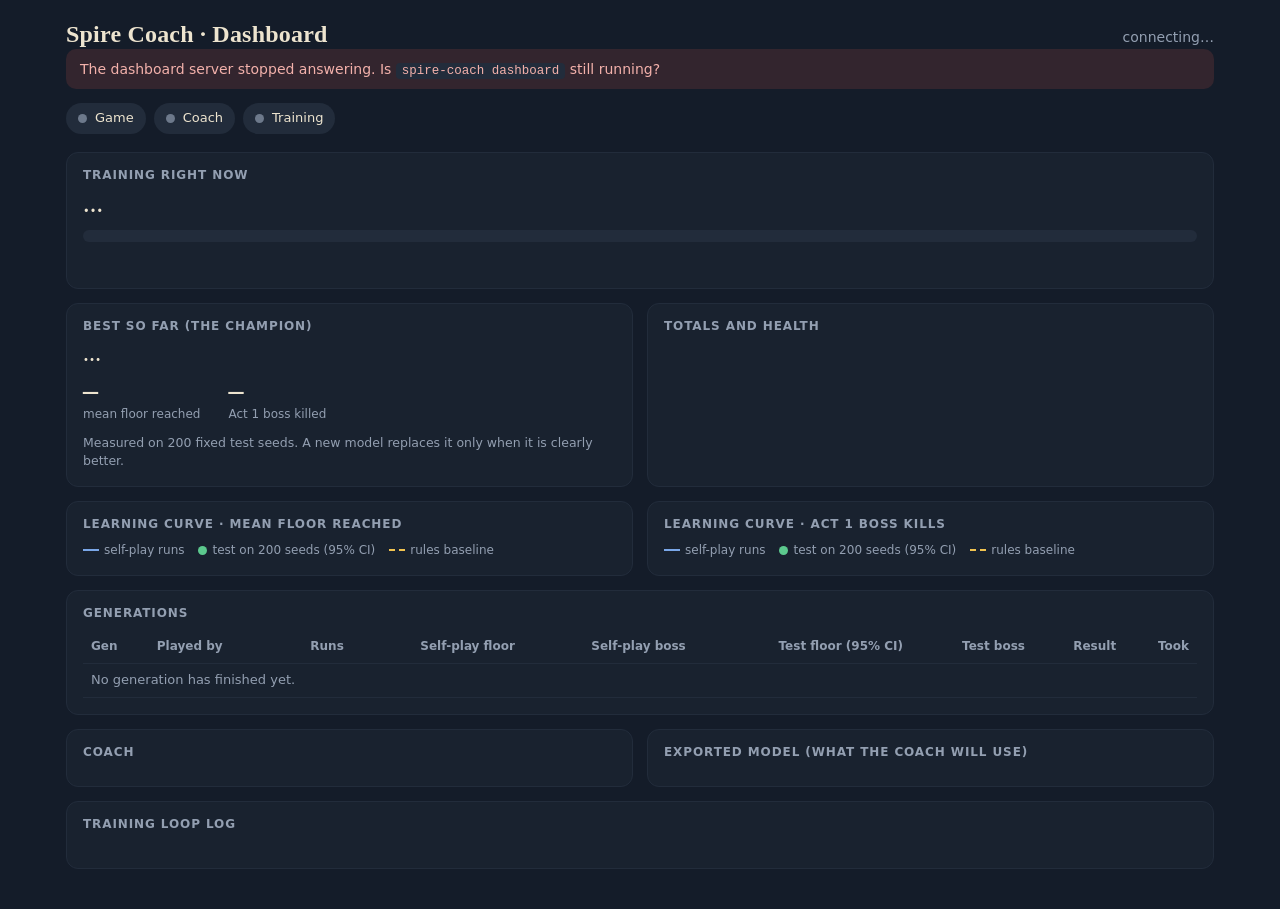
==== panel/dashboard.html @ 805435da "feat(dashboard): local page with training progress, learning curves, game and coach status" ====
<!doctype html>
<html lang="en">
<head>
<meta charset="utf-8">
<meta name="viewport" content="width=device-width, initial-scale=1">
<title>Spire Coach Dashboard</title>
<style>
  :root {
    --night: #141c29; --night-2: #19222f; --stone: #222c3b; --stone-2: #313d4f;
    --bone: #ede4cf; --ash: #939fb1; --ash-dim: #6d798b;
    --best: #5cc98e; --good: #a6cb6c; --caution: #f1c350; --mistake: #f08a3c; --danger: #e5574d;
    --self: #7aa7e8;
    --slab: Rockwell, "Rockwell Nova", "Roboto Slab", Charter, Georgia, serif;
    --sans: system-ui, -apple-system, "Segoe UI", "Helvetica Neue", Arial, sans-serif;
    --mono: ui-monospace, "SF Mono", Menlo, Consolas, monospace;
  }
  * { box-sizing: border-box; }
  body { margin: 0; background: var(--night); color: var(--bone); font: 14px/1.45 var(--sans); }
  main { max-width: 1180px; margin: 0 auto; padding: 20px 16px 40px; }
  header { display: flex; align-items: baseline; justify-content: space-between; gap: 12px; flex-wrap: wrap; }
  h1 { font: 700 24px/1.2 var(--slab); margin: 0; letter-spacing: .2px; }
  h2 { font: 600 12px/1 var(--sans); text-transform: uppercase; letter-spacing: .9px; color: var(--ash); margin: 0 0 12px; }
  .muted { color: var(--ash); } .dim { color: var(--ash-dim); }
  .chips { display: flex; gap: 8px; flex-wrap: wrap; margin: 14px 0 18px; }
  .chip { display: inline-flex; align-items: center; gap: 8px; padding: 6px 12px; border-radius: 999px;
          background: var(--stone); font-size: 13px; }
  .dot { width: 9px; height: 9px; border-radius: 50%; background: var(--ash-dim); flex: none; }
  .dot.on { background: var(--best); box-shadow: 0 0 0 3px rgba(92,201,142,.18); }
  .dot.warn { background: var(--caution); } .dot.bad { background: var(--danger); }
  .grid { display: grid; gap: 14px; grid-template-columns: repeat(12, 1fr); }
  .card { background: var(--night-2); border: 1px solid var(--stone); border-radius: 12px; padding: 16px; min-width: 0; }
  .span-12 { grid-column: span 12; } .span-8 { grid-column: span 8; } .span-6 { grid-column: span 6; } .span-4 { grid-column: span 4; }
  @media (max-width: 860px) { .span-8, .span-6, .span-4 { grid-column: span 12; } }
  .now-title { display: flex; justify-content: space-between; align-items: baseline; gap: 10px; flex-wrap: wrap; }
  .now-title .big { font: 700 20px/1.25 var(--slab); }
  .bar { height: 12px; background: var(--stone); border-radius: 6px; overflow: hidden; margin: 12px 0 6px; }
  .bar > div { height: 100%; width: 0; background: linear-gradient(90deg, #3f9f6c, var(--best)); transition: width .6s; }
  .row { display: flex; justify-content: space-between; gap: 10px; flex-wrap: wrap; font-size: 13px; }
  .steps { display: flex; gap: 6px; margin-top: 14px; flex-wrap: wrap; }
  .step { flex: 1 1 150px; padding: 8px 10px; border-radius: 8px; background: var(--stone); color: var(--ash); font-size: 12.5px; }
  .step b { display: block; color: var(--bone); font-weight: 600; font-size: 13px; }
  .step.active { background: #24473a; color: #cfeedd; outline: 1px solid var(--best); }
  .step.active b { color: #fff; }
  .step.done { opacity: .6; }
  .stat { display: grid; grid-template-columns: 1fr auto; gap: 4px 12px; font-size: 13.5px; }
  .stat .v { text-align: right; font-variant-numeric: tabular-nums; }
  .headline { font: 700 30px/1.1 var(--slab); font-variant-numeric: tabular-nums; }
  .pair { display: flex; gap: 28px; flex-wrap: wrap; margin: 6px 0 4px; }
  .pair .lbl { font-size: 12px; color: var(--ash); }
  svg { display: block; width: 100%; height: auto; }
  .legend { display: flex; gap: 14px; flex-wrap: wrap; font-size: 12px; color: var(--ash); margin-top: 8px; }
  .legend i { display: inline-block; width: 16px; height: 0; border-top: 2px solid; vertical-align: middle; margin-right: 5px; }
  .legend i.pt { width: 9px; height: 9px; border: 0; border-radius: 50%; }
  table { width: 100%; border-collapse: collapse; font-size: 13px; font-variant-numeric: tabular-nums; }
  th, td { padding: 7px 8px; text-align: right; border-bottom: 1px solid var(--stone); white-space: nowrap; }
  th:first-child, td:first-child, th:nth-child(2), td:nth-child(2) { text-align: left; }
  th { color: var(--ash); font-weight: 600; font-size: 12px; }
  .scroll { overflow-x: auto; }
  .tag { display: inline-block; padding: 2px 8px; border-radius: 999px; font-size: 12px; background: var(--stone); color: var(--ash); }
  .tag.promoted { background: rgba(92,201,142,.18); color: var(--best); }
  .tag.rolled { background: rgba(240,138,60,.18); color: var(--mistake); }
  .tag.pending { background: rgba(241,195,80,.16); color: var(--caution); }
  pre { margin: 0; max-height: 260px; overflow: auto; font: 12px/1.5 var(--mono); color: #c9c2b0; white-space: pre-wrap; word-break: break-word; }
  code { font: 12.5px var(--mono); background: var(--stone); padding: 1px 6px; border-radius: 4px; }
  a { color: var(--best); }
  .move { font: 700 18px/1.3 var(--slab); margin: 4px 0; }
  .banner { display: none; margin: 0 0 14px; padding: 10px 14px; border-radius: 10px; background: rgba(229,87,77,.15); color: #f3b1ab; }
  .explain { font-size: 12.5px; color: var(--ash); margin-top: 10px; }
</style>
</head>
<body>
<main>
  <header>
    <h1>Spire Coach · Dashboard</h1>
    <span class="muted" id="updated">connecting…</span>
  </header>
  <div class="banner" id="banner">The dashboard server stopped answering. Is <code>spire-coach dashboard</code> still running?</div>
  <div class="chips">
    <span class="chip"><span class="dot" id="dot-game"></span><span id="chip-game">Game</span></span>
    <span class="chip"><span class="dot" id="dot-coach"></span><span id="chip-coach">Coach</span></span>
    <span class="chip"><span class="dot" id="dot-train"></span><span id="chip-train">Training</span></span>
  </div>

  <div class="grid">
    <section class="card span-12" id="now-card">
      <h2>Training right now</h2>
      <div class="now-title"><span class="big" id="now-title">…</span><span class="muted" id="now-rate"></span></div>
      <div class="bar"><div id="now-bar"></div></div>
      <div class="row"><span id="now-count"></span><span class="muted" id="now-eta"></span></div>
      <div class="steps" id="steps"></div>
      <div class="explain" id="now-who"></div>
    </section>

    <section class="card span-6">
      <h2>Best so far (the champion)</h2>
      <div class="move" id="champ-name">…</div>
      <div class="pair">
        <div><div class="headline" id="champ-floor">–</div><div class="lbl" id="champ-floor-ci">mean floor reached</div></div>
        <div><div class="headline" id="champ-boss">–</div><div class="lbl" id="champ-boss-ci">Act 1 boss killed</div></div>
      </div>
      <div class="explain" id="champ-note">Measured on 200 fixed test seeds. A new model replaces it only when it is clearly better.</div>
    </section>

    <section class="card span-6">
      <h2>Totals and health</h2>
      <div class="stat" id="totals"></div>
    </section>

    <section class="card span-6">
      <h2>Learning curve · mean floor reached</h2>
      <div id="chart-floor"></div>
      <div class="legend">
        <span><i style="border-color:var(--self)"></i>self-play runs</span>
        <span><i class="pt" style="background:var(--best)"></i>test on 200 seeds (95% CI)</span>
        <span><i style="border-color:var(--caution);border-top-style:dashed"></i>rules baseline</span>
      </div>
    </section>

    <section class="card span-6">
      <h2>Learning curve · Act 1 boss kills</h2>
      <div id="chart-boss"></div>
      <div class="legend">
        <span><i style="border-color:var(--self)"></i>self-play runs</span>
        <span><i class="pt" style="background:var(--best)"></i>test on 200 seeds (95% CI)</span>
        <span><i style="border-color:var(--caution);border-top-style:dashed"></i>rules baseline</span>
      </div>
    </section>

    <section class="card span-12">
      <h2>Generations</h2>
      <div class="scroll"><table>
        <thead><tr><th>Gen</th><th>Played by</th><th>Runs</th><th>Self-play floor</th><th>Self-play boss</th><th>Test floor (95% CI)</th><th>Test boss</th><th>Result</th><th>Took</th></tr></thead>
        <tbody id="gens"><tr><td colspan="9" class="muted">No generation has finished yet.</td></tr></tbody>
      </table></div>
    </section>

    <section class="card span-6">
      <h2>Coach</h2>
      <div id="coach"></div>
    </section>

    <section class="card span-6">
      <h2>Exported model (what the coach will use)</h2>
      <div id="model"></div>
    </section>

    <section class="card span-12">
      <h2>Training loop log</h2>
      <pre id="log"></pre>
      <div class="explain" id="log-where"></div>
    </section>
  </div>
</main>
<script>
"use strict";
const $ = (id) => document.getElementById(id);
const esc = (s) => String(s ?? "").replace(/[&<>"']/g, (c) => ({"&":"&amp;","<":"&lt;",">":"&gt;",'"':"&quot;","'":"&#39;"}[c]));
const num = (x) => typeof x === "number" && isFinite(x);
const f1 = (x) => num(x) ? x.toFixed(1) : "–";
const f2 = (x) => num(x) ? x.toFixed(2) : "–";
const pct = (x) => num(x) ? (100 * x).toFixed(1) + "%" : "–";
const int = (x) => num(x) ? Math.round(x).toLocaleString() : "–";
const count = (o) => o && typeof o === "object" ? Object.keys(o).length : 0;
const total = (o) => o && typeof o === "object" ? Object.values(o).reduce((a, b) => a + (num(b) ? b : 0), 0) : 0;
const clock = (ms) => new Date(ms).toLocaleTimeString([], {hour: "2-digit", minute: "2-digit"});
const dur = (s) => !num(s) ? "–" : s < 90 ? Math.round(s) + " s" : s < 5400 ? Math.round(s / 60) + " min" : (s / 3600).toFixed(1) + " h";
const ago = (ms) => { const s = Math.max(0, Math.round((Date.now() - ms) / 1000)); return s < 60 ? s + " s ago" : s < 3600 ? Math.round(s / 60) + " min ago" : (s / 3600).toFixed(1) + " h ago"; };

const PHASES = [
  ["generating", "1 · Play", "self-play runs in the simulator"],
  ["training", "2 · Learn", "fit the model on the runs"],
  ["evaluating", "3 · Test", "play the 200 fixed test seeds"],
  ["promoting", "4 · Decide", "keep it only if clearly better"],
];
const PHASE_TITLE = {generating: "playing runs", training: "training the model", evaluating: "testing on the 200 seeds",
  promoting: "deciding whether to keep it", idle: "idle", done: "finished", stopped: "stopped"};

let lastFetch = 0, lastData = null;

function setDot(id, state) { const d = $(id); d.className = "dot" + (state ? " " + state : ""); }

function renderChips(d) {
  const g = d.game || {}, c = d.coach || {}, t = d.training || {};
  setDot("dot-game", g.running ? "on" : "");
  $("chip-game").textContent = g.running ? `Game: running${g.profile != null ? " · profile " + g.profile : ""}` : "Game: not running";
  setDot("dot-coach", c.running ? "on" : "");
  $("chip-coach").textContent = c.running ? "Coach: " + ((c.state || {}).status_text || "running") : "Coach: off";
  if (!t.found) { setDot("dot-train", "bad"); $("chip-train").textContent = "Training: no job found"; return; }
  const s = t.status || {};
  const ok = t.running && s.phase !== "stopped";
  setDot("dot-train", ok ? "on" : s.phase === "done" ? "" : "warn");
  $("chip-train").textContent = ok ? `Training: generation ${s.generation} · ${PHASE_TITLE[s.phase] || s.phase}` : `Training: ${t.running ? PHASE_TITLE[s.phase] || s.phase : "loop not running"}`;
}

function lastPlayingLine(log) {
  for (let i = log.length - 1; i >= 0; i--) {
    const m = /gen (\d+): playing (\d+) runs with (.*)$/.exec(log[i]);
    if (m) return {gen: +m[1], runs: +m[2], policy: m[3]};
  }
  return null;
}

function describePolicy(text) {
  if (!text) return "";
  const kind = /'kind': '([^']+)'/.exec(text), eps = /'eps': ([0-9.]+)/.exec(text), gen = /'generation': (\d+)/.exec(text);
  if (kind && kind[1] === "rules") return `the hand-written rules${eps ? `, with ${Math.round(100 * +eps[1])}% random choices to explore` : ""}`;
  if (gen) return `the generation ${gen[1]} model${eps ? `, with ${Math.round(100 * +eps[1])}% random choices` : ""}`;
  return text;
}

function renderNow(t) {
  if (!t.found) {
    $("now-title").textContent = "No training job found";
    $("now-who").innerHTML = `Looked in <code>${esc(t.root)}</code>. Start the loop, or point the dashboard at it with <code>--training-root</code>.`;
    return;
  }
  const s = t.status || {}, per = t.runs_per_generation || 0, done = s.runs_this_generation || 0, rate = s.runs_per_hour;
  $("now-title").textContent = `Generation ${s.generation} · ${PHASE_TITLE[s.phase] || s.phase}${t.running ? "" : " (loop not running)"}`;
  $("now-rate").textContent = num(rate) ? `${int(rate)} runs/hour` : "";
  const playing = s.phase === "generating";
  $("now-bar").style.width = (per ? Math.min(100, 100 * (playing ? done / per : 1)) : 0) + "%";
  $("now-count").textContent = playing ? `${int(done)} of ${int(per)} runs played` : `${int(per)} runs played`;
  $("now-eta").textContent = playing && num(rate) && rate > 0 && per > done ? `self-play done around ${clock(Date.now() + 3600e3 * (per - done) / rate)}` : "";
  const at = PHASES.findIndex((p) => p[0] === s.phase);
  $("steps").innerHTML = PHASES.map((p, i) => `<div class="step${i === at ? " active" : i < at ? " done" : ""}"><b>${p[1]}</b>${p[2]}</div>`).join("");
  const play = lastPlayingLine(t.log || []);
  const beat = s.last_update ? Date.parse(s.last_update) : NaN;
  $("now-who").textContent = (play && play.gen === s.generation ? `This generation is played by ${describePolicy(play.policy)}. ` : "") +
    (isFinite(beat) ? `Last status update ${ago(beat)}.` : "");
}

function renderChampion(t) {
  const s = t.status || {}, ch = s.champion || {}, e = ch.eval || {};
  $("champ-name").textContent = !t.found ? "–" : ch.generation == null ? "The hand-written rules (baseline)" : `The generation ${ch.generation} model`;
  $("champ-floor").textContent = f1(e.mean_floor);
  $("champ-floor-ci").textContent = e.ci95 ? `mean floor reached · 95% CI ${f1(e.ci95[0])}–${f1(e.ci95[1])}` : "mean floor reached";
  $("champ-boss").textContent = pct(e.boss_kill_rate);
  $("champ-boss-ci").textContent = e.wilson95 ? `Act 1 boss killed · 95% CI ${pct(e.wilson95[0])}–${pct(e.wilson95[1])}` : "Act 1 boss killed";
  const asc = s.ascension != null ? `Ascension ${s.ascension}${s.ascension_stands_in_for ? ` (standing in for ${s.ascension_stands_in_for})` : ""}` : "";
  $("champ-note").textContent = `Measured on ${e.n || 200} fixed test seeds${asc ? ", " + asc : ""}. A new model replaces it only when it is clearly better. The floor counts to 17 in Act 1; 18 means the boss died.`;
}

function renderTotals(t) {
  if (!t.found) { $("totals").innerHTML = ""; return; }
  const s = t.status || {}, gens = t.generations || [];
  const retries = gens.reduce((a, g) => a + (g.retries || 0), 0);
  const rows = [
    ["Runs played in total", int(s.games_played_total)],
    ["Generations finished", int(gens.filter((g) => g.result).length)],
    ["Models promoted", int(gens.filter((g) => g.result === "promoted").length)],
    ["Simulator speed", num(s.runs_per_hour) ? int(s.runs_per_hour) + " runs/h" : "–"],
    ["Fight budget", s.combat_budget || "–"],
    ["Worker restarts", int(s.worker_restarts || 0)],
    ["Crashed runs retried", int(retries)],
    ["Seeds set aside (crashed twice)", int(count(s.quarantined_seeds))],
    ["Screens the policy did not know", int(total(s.unknown_decisions))],
    ["Loop process", t.running ? `running (pid ${t.pid})` : t.pid ? `not running (pid ${t.pid})` : "not running"],
  ];
  $("totals").innerHTML = rows.map(([k, v]) => `<span class="muted">${esc(k)}</span><span class="v">${esc(v)}</span>`).join("");
}

function chart(el, opts) {
  const W = 560, H = 250, L = 44, R = 14, T = 12, B = 30;
  const gens = opts.points.map((p) => p.gen);
  const maxGen = Math.max(4, ...gens, opts.currentGen || 0);
  const vals = [];
  opts.points.forEach((p) => { [p.self, p.test, p.lo, p.hi].forEach((v) => num(v) && vals.push(v)); });
  const b = opts.baseline;
  if (b) [b.mean, b.lo, b.hi].forEach((v) => num(v) && vals.push(v));
  let lo = vals.length ? Math.min(...vals) : opts.min, hi = vals.length ? Math.max(...vals) : opts.max;
  const pad = Math.max((hi - lo) * 0.15, opts.minPad);
  lo = Math.max(opts.floorMin, lo - pad); hi = Math.min(opts.floorMax, hi + pad);
  if (hi - lo < opts.minPad * 2) { hi = Math.min(opts.floorMax, lo + opts.minPad * 2); }
  const x = (g) => L + (W - L - R) * (g / maxGen), y = (v) => T + (H - T - B) * (1 - (v - lo) / (hi - lo));
  let s = `<svg viewBox="0 0 ${W} ${H}" role="img" aria-label="${esc(opts.label)}">`;
  const ticks = 5;
  for (let i = 0; i <= ticks; i++) {
    const v = lo + (hi - lo) * i / ticks, yy = y(v);
    s += `<line x1="${L}" x2="${W - R}" y1="${yy}" y2="${yy}" stroke="#222c3b"/>`;
    s += `<text x="${L - 7}" y="${yy + 4}" fill="#6d798b" font-size="11" text-anchor="end">${opts.fmt(v)}</text>`;
  }
  const step = maxGen > 24 ? Math.ceil(maxGen / 12) : 1;
  for (let g = 0; g <= maxGen; g += step) s += `<text x="${x(g)}" y="${H - 10}" fill="#6d798b" font-size="11" text-anchor="middle">${g}</text>`;
  s += `<text x="${W - R}" y="${H - 10}" fill="#6d798b" font-size="11" text-anchor="end" dy="-14">generation</text>`;
  if (b && num(b.mean)) {
    if (num(b.lo) && num(b.hi)) s += `<rect x="${L}" width="${W - L - R}" y="${y(b.hi)}" height="${Math.max(1, y(b.lo) - y(b.hi))}" fill="rgba(241,195,80,.08)"/>`;
    s += `<line x1="${L}" x2="${W - R}" y1="${y(b.mean)}" y2="${y(b.mean)}" stroke="#f1c350" stroke-width="1.5" stroke-dasharray="6 5"/>`;
  }
  const self = opts.points.filter((p) => num(p.self));
  if (self.length > 1) s += `<polyline fill="none" stroke="#7aa7e8" stroke-width="2" points="${self.map((p) => `${x(p.gen)},${y(p.self)}`).join(" ")}"/>`;
  self.forEach((p) => { s += `<circle cx="${x(p.gen)}" cy="${y(p.self)}" r="3" fill="#7aa7e8"/>`; });
  opts.points.filter((p) => num(p.test)).forEach((p) => {
    const color = p.result === "promoted" ? "#5cc98e" : p.result === "rolled back" ? "#f08a3c" : p.result ? "#939fb1" : "#f1c350";
    if (num(p.lo) && num(p.hi)) s += `<line x1="${x(p.gen)}" x2="${x(p.gen)}" y1="${y(p.hi)}" y2="${y(p.lo)}" stroke="${color}" stroke-width="2" opacity=".7"/>`;
    s += `<circle cx="${x(p.gen)}" cy="${y(p.test)}" r="5.5" fill="${color}" stroke="#19222f" stroke-width="2"><title>generation ${p.gen}: ${opts.fmt(p.test)} (${p.result || "deciding"})</title></circle>`;
  });
  if (!opts.points.some((p) => num(p.test) || num(p.self))) {
    s += `<text x="${(L + W - R) / 2}" y="${T + 26}" fill="#939fb1" font-size="13" text-anchor="middle">The first points appear when generation 0 has finished.</text>`;
  }
  el.innerHTML = s + "</svg>";
}

function renderCharts(t) {
  const gens = t.generations || [], b = t.baseline;
  const cur = (t.status || {}).generation || 0;
  chart($("chart-floor"), {
    label: "mean floor by generation", fmt: (v) => v.toFixed(1), min: 10, max: 16, minPad: 0.6, floorMin: 1, floorMax: 18, currentGen: cur,
    baseline: b ? {mean: b.mean_floor, lo: (b.ci95 || [])[0], hi: (b.ci95 || [])[1]} : null,
    points: gens.map((g) => ({gen: g.generation, self: (g.selfplay || {}).mean_floor, test: (g.eval || {}).mean_floor,
      lo: ((g.eval || {}).ci95 || [])[0], hi: ((g.eval || {}).ci95 || [])[1], result: g.result})),
  });
  chart($("chart-boss"), {
    label: "boss kill rate by generation", fmt: (v) => (100 * v).toFixed(0) + "%", min: 0, max: 0.2, minPad: 0.03, floorMin: 0, floorMax: 1, currentGen: cur,
    baseline: b ? {mean: b.boss_kill_rate, lo: (b.wilson95 || [])[0], hi: (b.wilson95 || [])[1]} : null,
    points: gens.map((g) => ({gen: g.generation, self: (g.selfplay || {}).boss_kill_rate, test: (g.eval || {}).boss_kill_rate,
      lo: ((g.eval || {}).wilson95 || [])[0], hi: ((g.eval || {}).wilson95 || [])[1], result: g.result})),
  });
}

function renderGenerations(t) {
  const gens = (t.generations || []).filter((g) => g.selfplay || g.eval || g.result).slice().reverse();
  if (!gens.length) { $("gens").innerHTML = `<tr><td colspan="9" class="muted">No generation has finished yet.</td></tr>`; return; }
  $("gens").innerHTML = gens.map((g) => {
    const sp = g.selfplay || {}, ev = g.eval || {};
    const by = sp.played_by == null ? (g.selfplay ? "rules" : "–") : `gen ${sp.played_by} model`;
    const tag = g.result === "promoted" ? `<span class="tag promoted">promoted</span>` : g.result === "rolled back" ? `<span class="tag rolled">rolled back</span>`
      : g.result ? `<span class="tag">not promoted</span>` : `<span class="tag pending">in progress</span>`;
    const ci = ev.ci95 ? ` <span class="dim">(${f1(ev.ci95[0])}–${f1(ev.ci95[1])})</span>` : "";
    return `<tr><td>${g.generation}</td><td>${esc(by)}</td><td>${int(sp.runs)}</td><td>${f2(sp.mean_floor)}</td><td>${pct(sp.boss_kill_rate)}</td>` +
      `<td>${f2(ev.mean_floor)}${ci}</td><td>${pct(ev.boss_kill_rate)}</td><td>${tag}</td><td>${dur(sp.seconds)}</td></tr>`;
  }).join("");
}

function renderCoach(c) {
  if (!c.running) {
    $("coach").innerHTML = `<div class="muted">Not running. With the game open, start it with <code>uv run spire-coach coach</code> in <code>~/Documents/git/spire-coach</code>.</div>`;
    return;
  }
  const st = c.state || {}, rec = st.recommendation, g = st.last_grade, run = st.run || {};
  let h = `<div class="muted">${esc(st.status_text || st.status)}${run.floor != null ? ` · Act ${esc(run.act)}, floor ${esc(run.floor)}` : ""}</div>`;
  if (rec && rec.best) {
    h += `<div class="move">${esc(rec.best.label)}</div><div class="muted">expected HP loss ${f1(rec.expected_hp_loss)} · death risk ${pct(rec.p_death)}</div>`;
  }
  if (g) h += `<div style="margin-top:8px">Your last move: <b>${esc((g.played || {}).label)}</b> · ${esc(g.label)}</div>`;
  h += `<div style="margin-top:10px"><a href="${esc(c.panel_url)}" target="_blank" rel="noopener">Open the coach panel</a></div>`;
  $("coach").innerHTML = h;
}

function renderModel(m) {
  if (!m) {
    $("model").innerHTML = `<div class="muted">No model exported yet. Until a generation beats the rules on the test seeds, there is nothing better to export.</div>`;
    return;
  }
  const e = m.eval || {};
  $("model").innerHTML = `<div class="move">Generation ${esc(m.generation)} model</div>
    <div class="stat">
      <span class="muted">Test mean floor</span><span class="v">${f2(e.mean_floor)}</span>
      <span class="muted">Test boss kills</span><span class="v">${pct(e.boss_kill_rate)}</span>
      <span class="muted">Self-play boss kills</span><span class="v">${pct(m.selfplay_boss_kill_rate)}</span>
      <span class="muted">Ascension</span><span class="v">${esc(m.ascension)}${m.ascension_stands_in_for ? " (for " + esc(m.ascension_stands_in_for) + ")" : ""}</span>
      <span class="muted">Exported</span><span class="v">${esc(m.exported ? new Date(m.exported).toLocaleString() : "–")}</span>
    </div>`;
}

function renderLog(t) {
  const pre = $("log"), atBottom = pre.scrollTop + pre.clientHeight >= pre.scrollHeight - 8;
  pre.textContent = (t.log || []).join("\n") || "(no log yet)";
  if (atBottom) pre.scrollTop = pre.scrollHeight;
  $("log-where").innerHTML = t.root ? `Job folder: <code>${esc(t.root)}</code>` : "";
}

function render(d) {
  lastData = d;
  const t = d.training || {};
  renderChips(d); renderNow(t); renderChampion(t); renderTotals(t); renderCharts(t); renderGenerations(t);
  renderCoach(d.coach || {}); renderModel(d.model); renderLog(t);
}

async function tick() {
  try {
    const r = await fetch("/api/dashboard", {cache: "no-store"});
    if (!r.ok) throw new Error("HTTP " + r.status);
    render(await r.json());
    lastFetch = Date.now();
    $("banner").style.display = "none";
  } catch (e) {
    $("banner").style.display = "block";
  }
}

setInterval(() => { if (lastFetch) $("updated").textContent = "updated " + ago(lastFetch); }, 1000);
setInterval(tick, 3000);
tick();
</script>
</body>
</html>
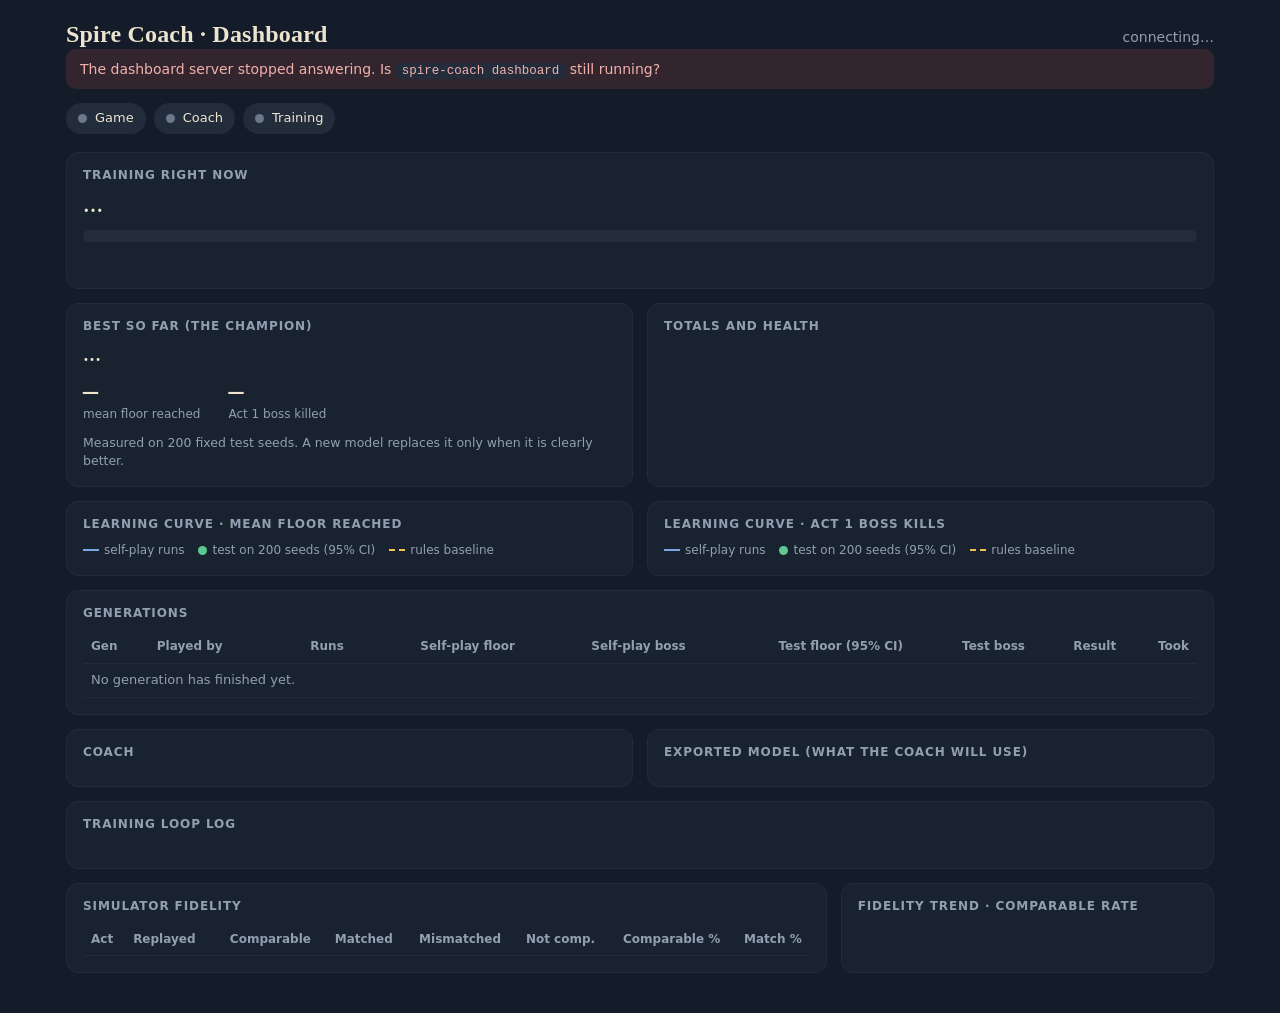
==== commit 9929bc75: "feat(fidelity): the A1 scoreboard command and its dashboard section coach.fidelity_scoreboard is the" ====
--- a/panel/dashboard.html
+++ b/panel/dashboard.html
@@ -117,7 +117,7 @@
     </section>
 
     <section class="card span-6">
-      <h2>Learning curve · Act 1 boss kills</h2>
+      <h2 id="boss-title">Learning curve · Act 1 boss kills</h2>
       <div id="chart-boss"></div>
       <div class="legend">
         <span><i style="border-color:var(--self)"></i>self-play runs</span>
@@ -129,7 +129,7 @@
     <section class="card span-12">
       <h2>Generations</h2>
       <div class="scroll"><table>
-        <thead><tr><th>Gen</th><th>Played by</th><th>Runs</th><th>Self-play floor</th><th>Self-play boss</th><th>Test floor (95% CI)</th><th>Test boss</th><th>Result</th><th>Took</th></tr></thead>
+        <thead><tr><th>Gen</th><th>Played by</th><th>Runs</th><th>Self-play floor</th><th id="th-sp">Self-play boss</th><th>Test floor (95% CI)</th><th id="th-test">Test boss</th><th>Result</th><th>Took</th></tr></thead>
         <tbody id="gens"><tr><td colspan="9" class="muted">No generation has finished yet.</td></tr></tbody>
       </table></div>
     </section>
@@ -148,6 +148,21 @@
       <h2>Training loop log</h2>
       <pre id="log"></pre>
       <div class="explain" id="log-where"></div>
+    </section>
+
+    <section class="card span-8" id="fidelity-card">
+      <h2>Simulator fidelity</h2>
+      <div class="explain" id="fidelity-meta"></div>
+      <div class="scroll"><table>
+        <thead><tr><th>Act</th><th>Replayed</th><th>Comparable</th><th>Matched</th><th>Mismatched</th><th>Not comp.</th><th>Comparable %</th><th>Match %</th></tr></thead>
+        <tbody id="fidelity-table"></tbody>
+      </table></div>
+    </section>
+
+    <section class="card span-4">
+      <h2>Fidelity trend · comparable rate</h2>
+      <div id="fidelity-chart"></div>
+      <div class="legend" id="fidelity-legend"></div>
     </section>
   </div>
 </main>
@@ -166,6 +181,9 @@
 const dur = (s) => !num(s) ? "–" : s < 90 ? Math.round(s) + " s" : s < 5400 ? Math.round(s / 60) + " min" : (s / 3600).toFixed(1) + " h";
 const ago = (ms) => { const s = Math.max(0, Math.round((Date.now() - ms) / 1000)); return s < 60 ? s + " s ago" : s < 3600 ? Math.round(s / 60) + " min ago" : (s / 3600).toFixed(1) + " h ago"; };
 
+const WIN = (t) => (t.generations || []).some((g) => (g.selfplay || {}).win_rate != null || (g.eval || {}).win_rate != null)
+  || ((t.status || {}).champion || {}).eval?.win_rate != null;
+const second = (t) => WIN(t) ? {key: "win_rate", ci: "win_wilson95", label: "runs won"} : {key: "boss_kill_rate", ci: "wilson95", label: "Act 1 boss killed"};
 const PHASES = [
   ["generating", "1 · Play", "self-play runs in the simulator"],
   ["training", "2 · Learn", "fit the model on the runs"],
@@ -234,10 +252,11 @@
   $("champ-name").textContent = !t.found ? "–" : ch.generation == null ? "The hand-written rules (baseline)" : `The generation ${ch.generation} model`;
   $("champ-floor").textContent = f1(e.mean_floor);
   $("champ-floor-ci").textContent = e.ci95 ? `mean floor reached · 95% CI ${f1(e.ci95[0])}–${f1(e.ci95[1])}` : "mean floor reached";
-  $("champ-boss").textContent = pct(e.boss_kill_rate);
-  $("champ-boss-ci").textContent = e.wilson95 ? `Act 1 boss killed · 95% CI ${pct(e.wilson95[0])}–${pct(e.wilson95[1])}` : "Act 1 boss killed";
+  const m = second(t);
+  $("champ-boss").textContent = pct(e[m.key]);
+  $("champ-boss-ci").textContent = e[m.ci] ? `${m.label} · 95% CI ${pct(e[m.ci][0])}–${pct(e[m.ci][1])}` : m.label;
   const asc = s.ascension != null ? `Ascension ${s.ascension}${s.ascension_stands_in_for ? ` (standing in for ${s.ascension_stands_in_for})` : ""}` : "";
-  $("champ-note").textContent = `Measured on ${e.n || 200} fixed test seeds${asc ? ", " + asc : ""}. A new model replaces it only when it is clearly better. The floor counts to 17 in Act 1; 18 means the boss died.`;
+  $("champ-note").textContent = `Measured on ${e.n || 200} fixed test seeds${asc ? ", " + asc : ""}. A new model replaces it only when it is clearly better.${WIN(t) ? " Floors count on through all three acts." : " The floor counts to 17 in Act 1; 18 means the boss died."}`;
 }
 
 function renderTotals(t) {
@@ -304,30 +323,33 @@
   const gens = t.generations || [], b = t.baseline;
   const cur = (t.status || {}).generation || 0;
   chart($("chart-floor"), {
-    label: "mean floor by generation", fmt: (v) => v.toFixed(1), min: 10, max: 16, minPad: 0.6, floorMin: 1, floorMax: 18, currentGen: cur,
+    label: "mean floor by generation", fmt: (v) => v.toFixed(1), min: 10, max: 16, minPad: 0.6, floorMin: 1, floorMax: 60, currentGen: cur,
     baseline: b ? {mean: b.mean_floor, lo: (b.ci95 || [])[0], hi: (b.ci95 || [])[1]} : null,
     points: gens.map((g) => ({gen: g.generation, self: (g.selfplay || {}).mean_floor, test: (g.eval || {}).mean_floor,
       lo: ((g.eval || {}).ci95 || [])[0], hi: ((g.eval || {}).ci95 || [])[1], result: g.result})),
   });
+  const m = second(t);
+  $("boss-title").textContent = "Learning curve · " + m.label;
   chart($("chart-boss"), {
-    label: "boss kill rate by generation", fmt: (v) => (100 * v).toFixed(0) + "%", min: 0, max: 0.2, minPad: 0.03, floorMin: 0, floorMax: 1, currentGen: cur,
-    baseline: b ? {mean: b.boss_kill_rate, lo: (b.wilson95 || [])[0], hi: (b.wilson95 || [])[1]} : null,
-    points: gens.map((g) => ({gen: g.generation, self: (g.selfplay || {}).boss_kill_rate, test: (g.eval || {}).boss_kill_rate,
-      lo: ((g.eval || {}).wilson95 || [])[0], hi: ((g.eval || {}).wilson95 || [])[1], result: g.result})),
+    label: m.label + " by generation", fmt: (v) => (100 * v).toFixed(0) + "%", min: 0, max: 0.2, minPad: 0.03, floorMin: 0, floorMax: 1, currentGen: cur,
+    baseline: b ? {mean: b[m.key], lo: (b[m.ci] || [])[0], hi: (b[m.ci] || [])[1]} : null,
+    points: gens.map((g) => ({gen: g.generation, self: (g.selfplay || {})[m.key], test: (g.eval || {})[m.key],
+      lo: ((g.eval || {})[m.ci] || [])[0], hi: ((g.eval || {})[m.ci] || [])[1], result: g.result})),
   });
 }
 
 function renderGenerations(t) {
   const gens = (t.generations || []).filter((g) => g.selfplay || g.eval || g.result).slice().reverse();
+  const w = WIN(t) ? "won" : "boss"; $("th-sp").textContent = "Self-play " + w; $("th-test").textContent = "Test " + w;
   if (!gens.length) { $("gens").innerHTML = `<tr><td colspan="9" class="muted">No generation has finished yet.</td></tr>`; return; }
   $("gens").innerHTML = gens.map((g) => {
-    const sp = g.selfplay || {}, ev = g.eval || {};
+    const sp = g.selfplay || {}, ev = g.eval || {}, k = second(t).key;
     const by = sp.played_by == null ? (g.selfplay ? "rules" : "–") : `gen ${sp.played_by} model`;
     const tag = g.result === "promoted" ? `<span class="tag promoted">promoted</span>` : g.result === "rolled back" ? `<span class="tag rolled">rolled back</span>`
       : g.result ? `<span class="tag">not promoted</span>` : `<span class="tag pending">in progress</span>`;
     const ci = ev.ci95 ? ` <span class="dim">(${f1(ev.ci95[0])}–${f1(ev.ci95[1])})</span>` : "";
-    return `<tr><td>${g.generation}</td><td>${esc(by)}</td><td>${int(sp.runs)}</td><td>${f2(sp.mean_floor)}</td><td>${pct(sp.boss_kill_rate)}</td>` +
-      `<td>${f2(ev.mean_floor)}${ci}</td><td>${pct(ev.boss_kill_rate)}</td><td>${tag}</td><td>${dur(sp.seconds)}</td></tr>`;
+    return `<tr><td>${g.generation}</td><td>${esc(by)}</td><td>${int(sp.runs)}</td><td>${f2(sp.mean_floor)}</td><td>${pct(sp[k])}</td>` +
+      `<td>${f2(ev.mean_floor)}${ci}</td><td>${pct(ev[k])}</td><td>${tag}</td><td>${dur(sp.seconds)}</td></tr>`;
   }).join("");
 }
 
@@ -369,11 +391,70 @@
   $("log-where").innerHTML = t.root ? `Job folder: <code>${esc(t.root)}</code>` : "";
 }
 
+const FIDELITY_ACT_COLORS = {"act 1": "#7aa7e8", "act 2": "#5cc98e", "act 3": "#f1c350"};
+const FIDELITY_OTHER_COLORS = ["#e5574d", "#939fb1", "#c98ee5"];
+const fidelityActColor = (act, i) => FIDELITY_ACT_COLORS[act] || FIDELITY_OTHER_COLORS[i % FIDELITY_OTHER_COLORS.length];
+
+function fidelityChart(el, trend, acts) {
+  const W = 320, H = 220, L = 34, R = 10, T = 10, B = 22;
+  const n = trend.length;
+  if (n < 2) {
+    el.innerHTML = `<svg viewBox="0 0 ${W} ${H}"><text x="${W / 2}" y="${H / 2}" fill="#939fb1" font-size="12" text-anchor="middle">Appears once the scoreboard has run more than once.</text></svg>`;
+    return;
+  }
+  const x = (i) => L + (W - L - R) * (i / (n - 1));
+  const y = (v) => T + (H - T - B) * (1 - v);
+  let s = `<svg viewBox="0 0 ${W} ${H}" role="img" aria-label="comparable rate over scoreboard runs">`;
+  for (let i = 0; i <= 4; i++) {
+    const v = i / 4, yy = y(v);
+    s += `<line x1="${L}" x2="${W - R}" y1="${yy}" y2="${yy}" stroke="#222c3b"/>`;
+    s += `<text x="${L - 6}" y="${yy + 4}" fill="#6d798b" font-size="10" text-anchor="end">${Math.round(100 * v)}%</text>`;
+  }
+  acts.forEach((act, i) => {
+    const color = fidelityActColor(act, i);
+    const pts = [];
+    trend.forEach((p, idx) => {
+      const a = (p.acts || {})[act];
+      if (a && a.replayed) pts.push({x: x(idx), y: y(a.comparable / a.replayed)});
+    });
+    if (pts.length > 1) s += `<polyline fill="none" stroke="${color}" stroke-width="2" points="${pts.map((p) => `${p.x},${p.y}`).join(" ")}"/>`;
+    pts.forEach((p) => { s += `<circle cx="${p.x}" cy="${p.y}" r="3" fill="${color}"/>`; });
+  });
+  el.innerHTML = s + "</svg>";
+}
+
+function renderFidelity(f) {
+  if (!f || !f.found) {
+    $("fidelity-meta").innerHTML = `No scoreboard run yet. Run <code>spire-coach fidelity-scoreboard</code>.`;
+    $("fidelity-table").innerHTML = `<tr><td colspan="8" class="muted">No scoreboard run yet.</td></tr>`;
+    $("fidelity-chart").innerHTML = "";
+    $("fidelity-legend").innerHTML = "";
+    return;
+  }
+  const latest = f.latest, totals = latest.totals || {};
+  const acts = Object.keys(totals).sort();
+  const sts2 = latest.sts2 || {};
+  const commit = sts2.commit ? sts2.commit.slice(0, 10) : "?";
+  const sessionCount = (latest.sessions || []).length;
+  $("fidelity-meta").textContent = `sts2 ${commit}${sts2.branch ? " (" + sts2.branch + ")" : ""} · ${sessionCount} session(s) · generated ${latest.generated_at ? new Date(latest.generated_at).toLocaleString() : "–"}`;
+  $("fidelity-table").innerHTML = acts.map((act) => {
+    const b = totals[act].totals;
+    const compRate = b.replayed ? b.comparable / b.replayed : null;
+    const matchRate = b.comparable ? b.matched / b.comparable : null;
+    return `<tr><td>${esc(act)}</td><td>${int(b.replayed)}</td><td>${int(b.comparable)}</td><td>${int(b.matched)}</td>` +
+      `<td>${int(b.mismatched)}</td><td>${int(b.not_comparable)}</td><td>${pct(compRate)}</td><td>${pct(matchRate)}</td></tr>`;
+  }).join("") || `<tr><td colspan="8" class="muted">No acts recorded.</td></tr>`;
+  fidelityChart($("fidelity-chart"), f.trend || [], acts);
+  $("fidelity-legend").innerHTML = acts.map((act, i) =>
+    `<span><i style="border-color:${fidelityActColor(act, i)}"></i>${esc(act)}</span>`
+  ).join("");
+}
+
 function render(d) {
   lastData = d;
   const t = d.training || {};
   renderChips(d); renderNow(t); renderChampion(t); renderTotals(t); renderCharts(t); renderGenerations(t);
-  renderCoach(d.coach || {}); renderModel(d.model); renderLog(t);
+  renderCoach(d.coach || {}); renderModel(d.model); renderLog(t); renderFidelity(d.fidelity);
 }
 
 async function tick() {
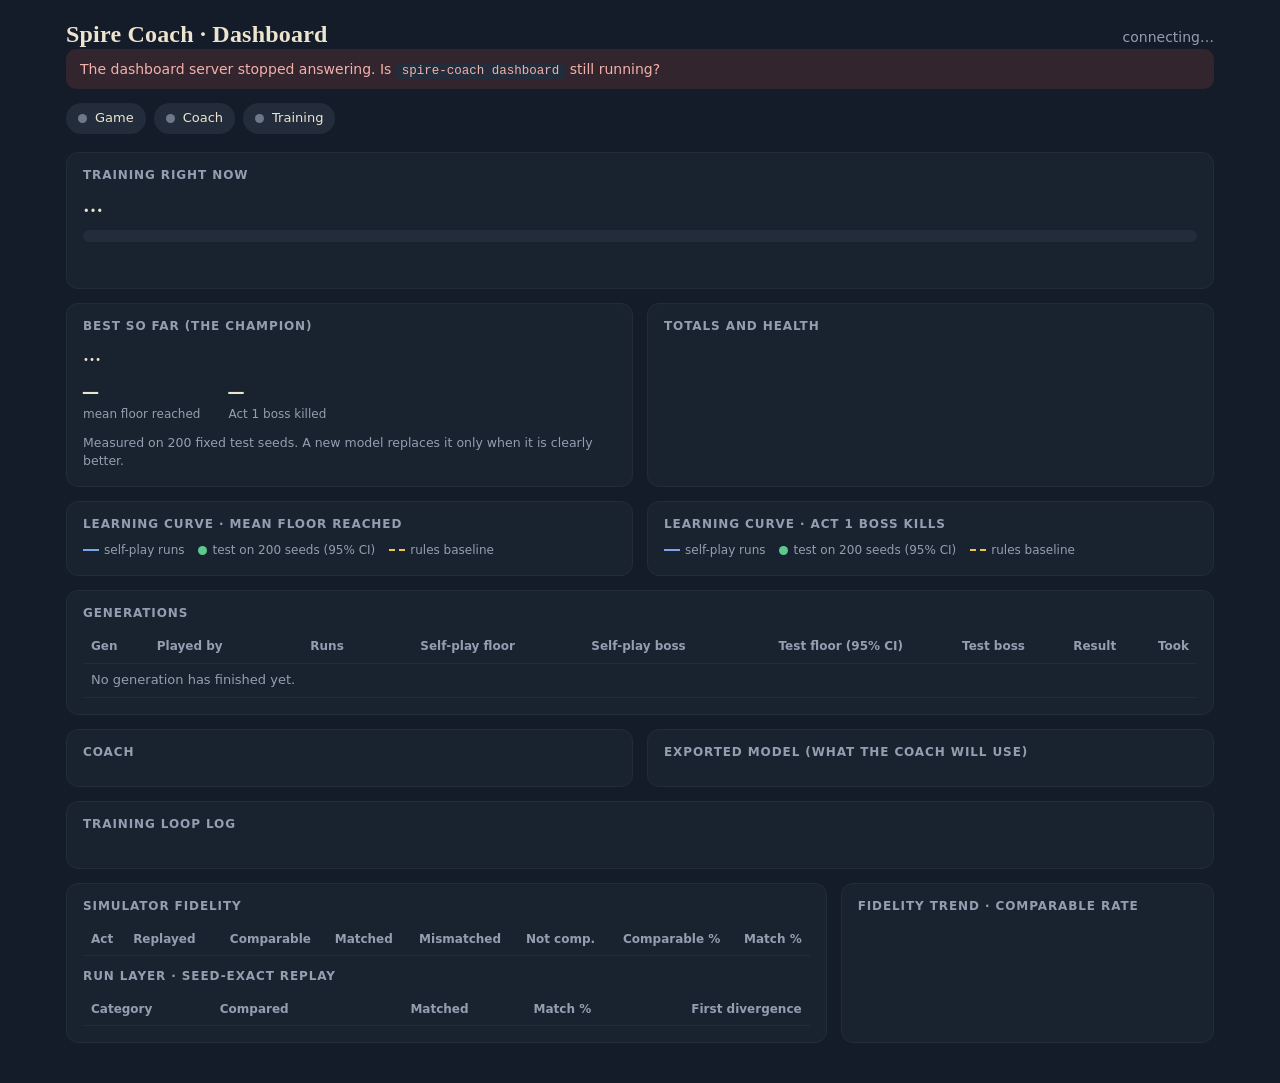
==== commit 37f4db7e: "feat(fidelity): the run layer beside combat on the scoreboard and dashboard The scoreboard now also " ====
--- a/panel/dashboard.html
+++ b/panel/dashboard.html
@@ -157,6 +157,12 @@
         <thead><tr><th>Act</th><th>Replayed</th><th>Comparable</th><th>Matched</th><th>Mismatched</th><th>Not comp.</th><th>Comparable %</th><th>Match %</th></tr></thead>
         <tbody id="fidelity-table"></tbody>
       </table></div>
+      <h2 style="margin-top:14px">Run layer · seed-exact replay</h2>
+      <div class="explain" id="fidelity-runs-meta"></div>
+      <div class="scroll"><table>
+        <thead><tr><th>Category</th><th>Compared</th><th>Matched</th><th>Match %</th><th>First divergence</th></tr></thead>
+        <tbody id="fidelity-runs-table"></tbody>
+      </table></div>
     </section>
 
     <section class="card span-4">
@@ -423,12 +429,37 @@
   el.innerHTML = s + "</svg>";
 }
 
+// The run layer (roadmap A3): every offering of every real run replayed seed-exactly --
+// rewards, shops, events, maps, encounters -- per category. A session played with content
+// mods is not counted: its pools, and every roll drawn over them, are not the game's.
+function renderRunFidelity(runs) {
+  if (!runs || !runs.totals) {
+    $("fidelity-runs-meta").textContent = "No run-layer replay in this scoreboard run.";
+    $("fidelity-runs-table").innerHTML = "";
+    return;
+  }
+  const all = runs.runs || [];
+  const counted = all.filter((r) => !(r.modded && r.modded.length));
+  const modded = all.length - counted.length;
+  $("fidelity-runs-meta").textContent = `${counted.length} unmodded run(s)` +
+    (modded ? ` · ${modded} modded run(s) not counted` : "") +
+    ((runs.unmatched || []).length ? ` · ${runs.unmatched.length} session(s) with no finished run yet` : "");
+  const rows = (runs.categories || []).filter((c) => (runs.totals[c] || {}).compared);
+  $("fidelity-runs-table").innerHTML = rows.map((c) => {
+    const t = runs.totals[c];
+    const rate = t.compared ? t.matched / t.compared : null;
+    return `<tr><td>${esc(c)}</td><td>${int(t.compared)}</td><td>${int(t.matched)}</td><td>${pct(rate)}</td>` +
+      `<td class="muted">${esc(t.first_divergence || "")}</td></tr>`;
+  }).join("") || `<tr><td colspan="5" class="muted">Nothing compared yet.</td></tr>`;
+}
+
 function renderFidelity(f) {
   if (!f || !f.found) {
     $("fidelity-meta").innerHTML = `No scoreboard run yet. Run <code>spire-coach fidelity-scoreboard</code>.`;
     $("fidelity-table").innerHTML = `<tr><td colspan="8" class="muted">No scoreboard run yet.</td></tr>`;
     $("fidelity-chart").innerHTML = "";
     $("fidelity-legend").innerHTML = "";
+    renderRunFidelity(null);
     return;
   }
   const latest = f.latest, totals = latest.totals || {};
@@ -444,6 +475,7 @@
     return `<tr><td>${esc(act)}</td><td>${int(b.replayed)}</td><td>${int(b.comparable)}</td><td>${int(b.matched)}</td>` +
       `<td>${int(b.mismatched)}</td><td>${int(b.not_comparable)}</td><td>${pct(compRate)}</td><td>${pct(matchRate)}</td></tr>`;
   }).join("") || `<tr><td colspan="8" class="muted">No acts recorded.</td></tr>`;
+  renderRunFidelity(latest.runs);
   fidelityChart($("fidelity-chart"), f.trend || [], acts);
   $("fidelity-legend").innerHTML = acts.map((act, i) =>
     `<span><i style="border-color:${fidelityActColor(act, i)}"></i>${esc(act)}</span>`
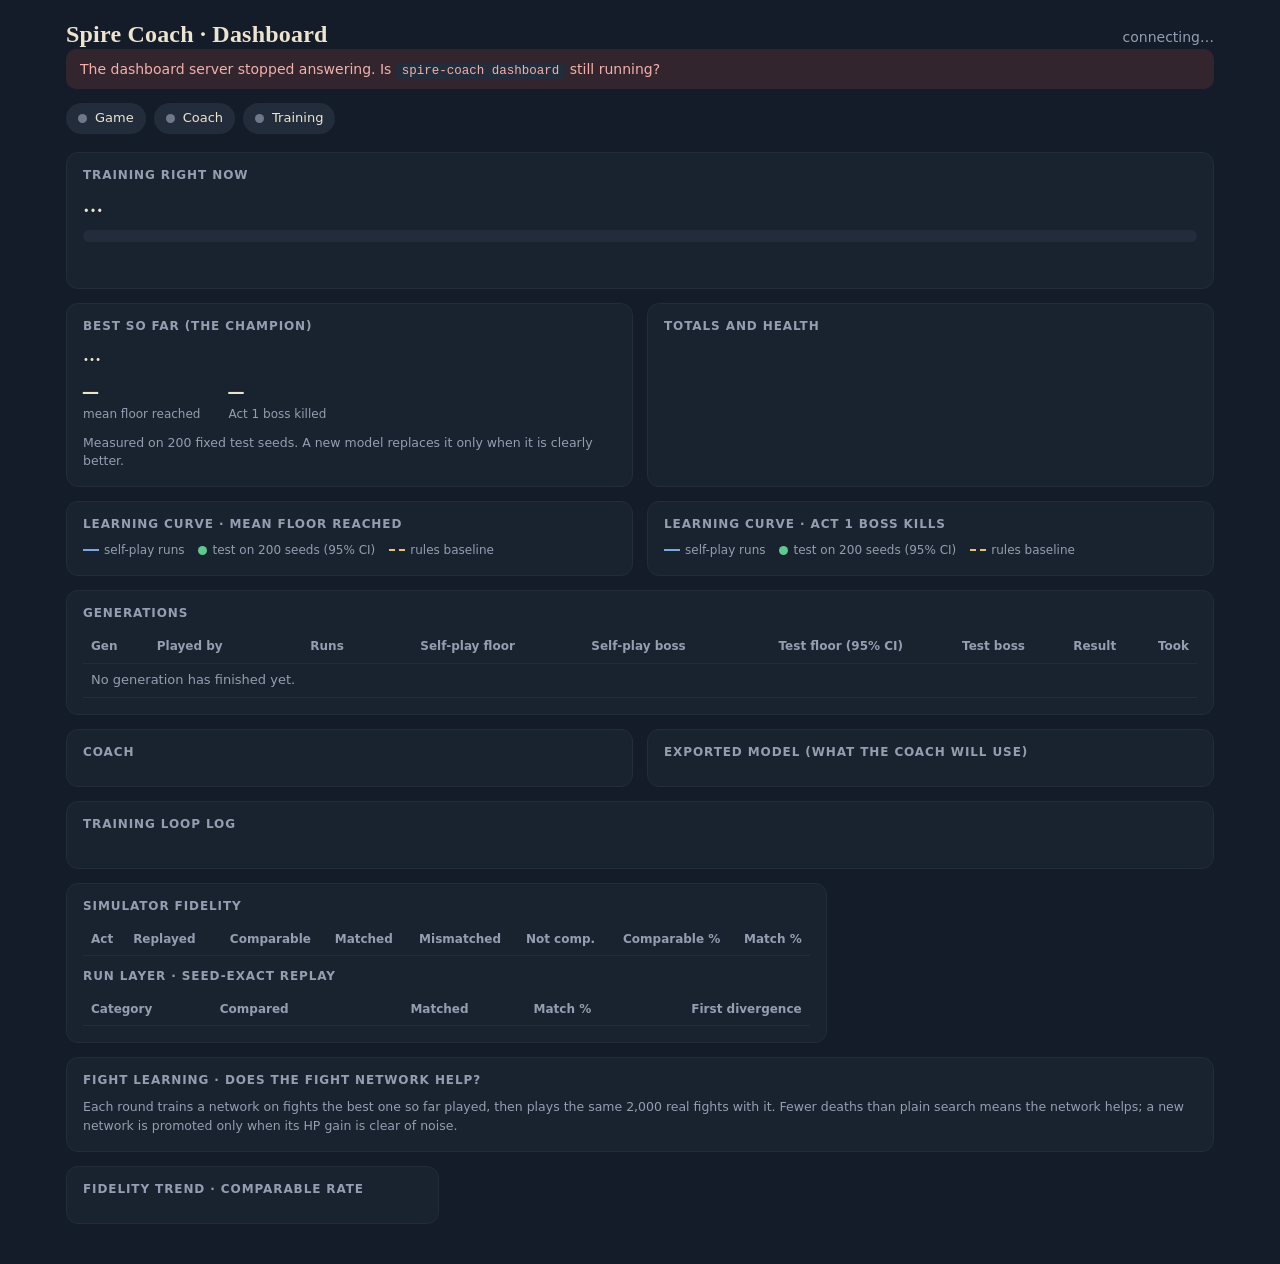
==== commit 9065f162: "feat(dashboard): a Fight learning section -- each loop's rounds against plain search, promotions, an" ====
--- a/panel/dashboard.html
+++ b/panel/dashboard.html
@@ -165,6 +165,12 @@
       </table></div>
     </section>
 
+    <section class="card span-12" id="fight-card">
+      <h2>Fight learning · does the fight network help?</h2>
+      <div class="explain">Each round trains a network on fights the best one so far played, then plays the same 2,000 real fights with it. Fewer deaths than plain search means the network helps; a new network is promoted only when its HP gain is clear of noise.</div>
+      <div id="fight-loops"></div>
+    </section>
+
     <section class="card span-4">
       <h2>Fidelity trend · comparable rate</h2>
       <div id="fidelity-chart"></div>
@@ -213,7 +219,8 @@
   const s = t.status || {};
   const ok = t.running && s.phase !== "stopped";
   setDot("dot-train", ok ? "on" : s.phase === "done" ? "" : "warn");
-  $("chip-train").textContent = ok ? `Training: generation ${s.generation} · ${PHASE_TITLE[s.phase] || s.phase}` : `Training: ${t.running ? PHASE_TITLE[s.phase] || s.phase : "loop not running"}`;
+  const synced = t.synced_at ? " · synced " + new Date(t.synced_at * 1000).toLocaleTimeString([], {hour: "2-digit", minute: "2-digit"}) : "";
+  $("chip-train").textContent = (ok ? `Training: generation ${s.generation} · ${PHASE_TITLE[s.phase] || s.phase}` : `Training: ${t.running ? PHASE_TITLE[s.phase] || s.phase : "loop not running"}`) + synced;
 }
 
 function lastPlayingLine(log) {
@@ -453,6 +460,25 @@
   }).join("") || `<tr><td colspan="5" class="muted">Nothing compared yet.</td></tr>`;
 }
 
+function renderFight(loops) {
+  if (!loops || !loops.length) { $("fight-loops").innerHTML = `<div class="muted">No fight-learning loop found.</div>`; return; }
+  $("fight-loops").innerHTML = loops.map((l) => {
+    const head = num(l.plain_deaths) && num(l.best_deaths)
+      ? `Best network (round ${l.champion_round}): <b>${l.best_deaths}</b> deaths vs plain search <b>${l.plain_deaths}</b> (${Math.round(100 * (l.best_deaths - l.plain_deaths) / l.plain_deaths)}%)`
+      : "No network tested yet";
+    const updated = num(l.updated_at) ? " · updated " + ago(l.updated_at * 1000) : "";
+    const rows = l.rounds.slice().reverse().map((r) => {
+      if (!num(r.deaths_challenger)) {
+        const step = r.trained ? "testing" : num(r.parts) ? `generating fights ${r.parts}/${l.parts_per_round || "?"}` : "in progress";
+        return `<tr><td>${r.round}</td><td colspan="4" class="muted">${step}</td></tr>`;
+      }
+      return `<tr><td>${r.round}</td><td>${r.deaths_champion} → ${r.deaths_challenger}</td><td>${num(r.end_hp) ? (r.end_hp >= 0 ? "+" : "") + f2(r.end_hp) : "–"}</td><td>${f2(r.ci_low)}</td><td>${r.promoted ? "promoted" : "–"}</td></tr>`;
+    }).join("");
+    return `<h2 style="margin-top:14px">${esc(l.label)}</h2><div class="explain">${head}${updated}</div>` +
+      `<div class="scroll"><table><thead><tr><th>Round</th><th>Deaths (best → new)</th><th>End HP gain</th><th>CI low</th><th>Result</th></tr></thead><tbody>${rows}</tbody></table></div>`;
+  }).join("");
+}
+
 function renderFidelity(f) {
   if (!f || !f.found) {
     $("fidelity-meta").innerHTML = `No scoreboard run yet. Run <code>spire-coach fidelity-scoreboard</code>.`;
@@ -486,7 +512,7 @@
   lastData = d;
   const t = d.training || {};
   renderChips(d); renderNow(t); renderChampion(t); renderTotals(t); renderCharts(t); renderGenerations(t);
-  renderCoach(d.coach || {}); renderModel(d.model); renderLog(t); renderFidelity(d.fidelity);
+  renderCoach(d.coach || {}); renderModel(d.model); renderLog(t); renderFidelity(d.fidelity); renderFight(d.fight);
 }
 
 async function tick() {
